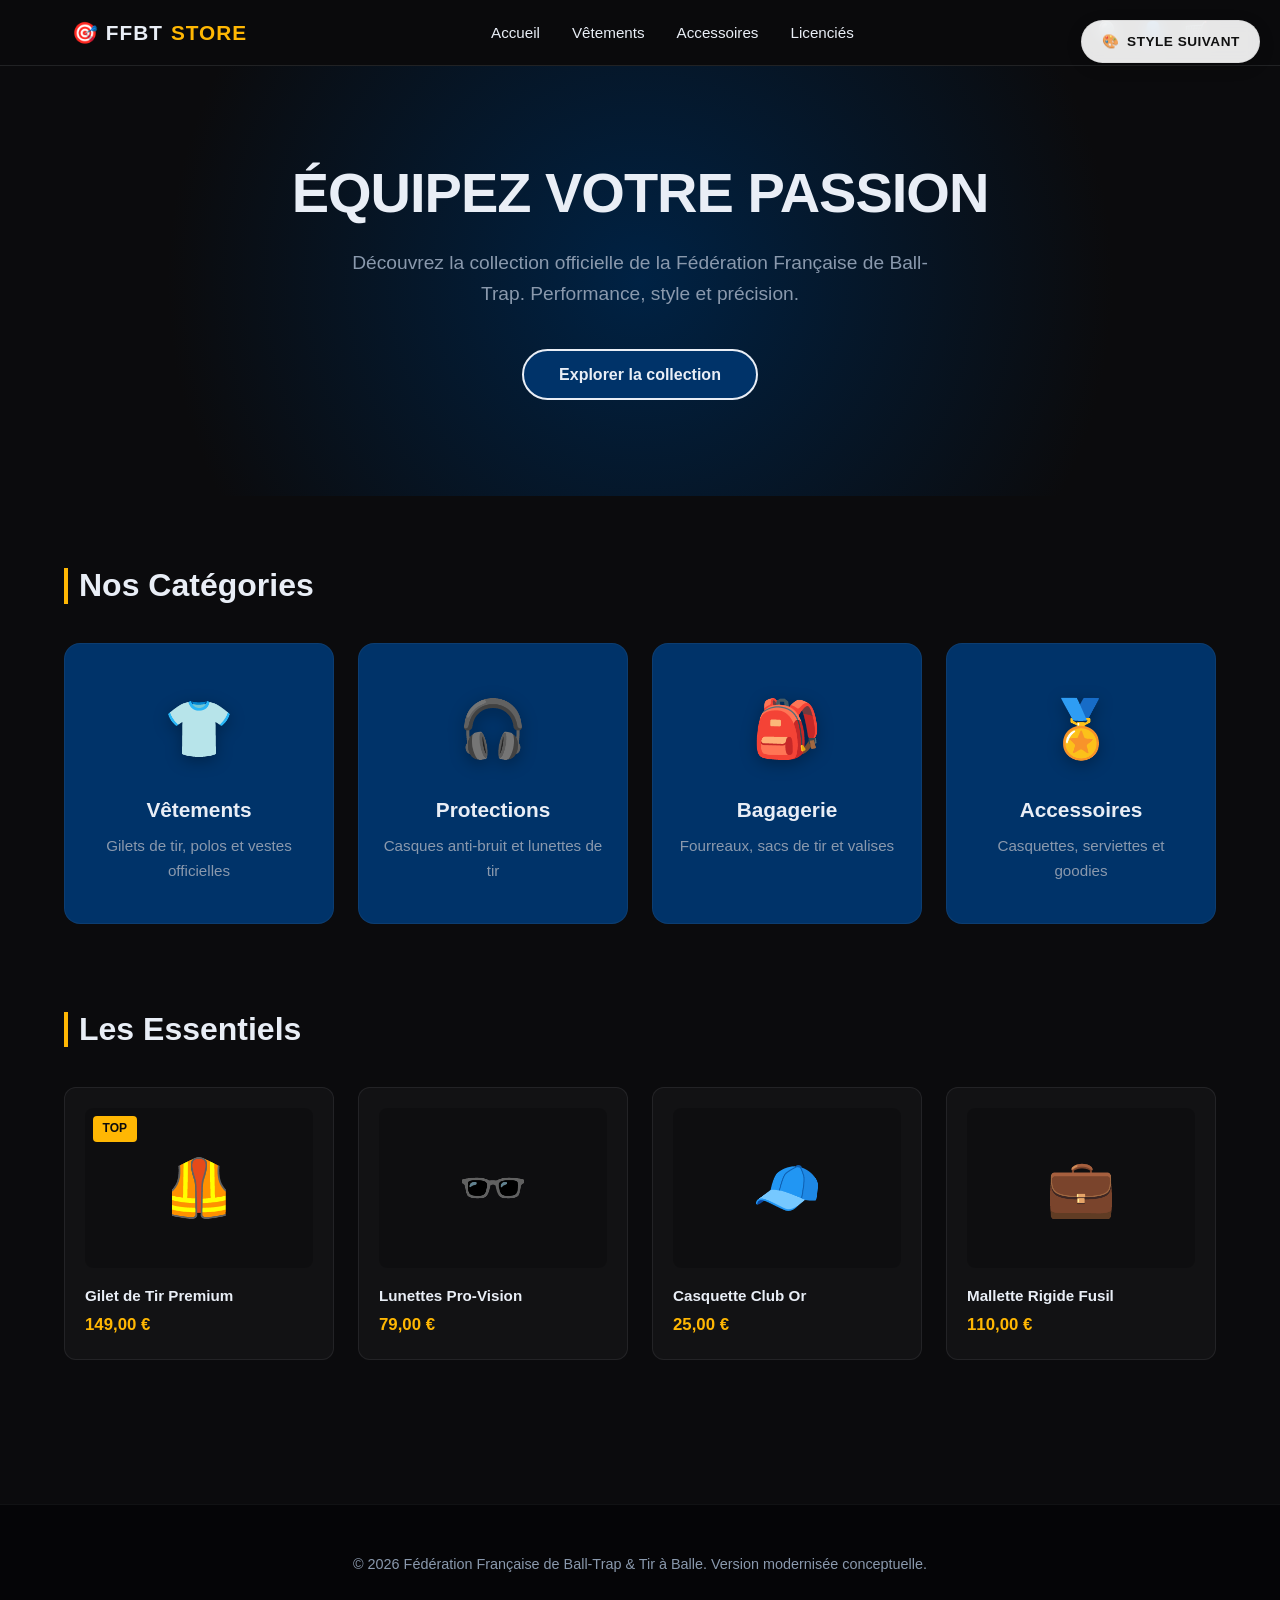
==== index.html @ 7b631ca5 "Add files via upload" ====
<!DOCTYPE html>
<html lang="fr">
<head>
    <meta charset="UTF-8">
    <meta name="viewport" content="width=device-width, initial-scale=1.0">
    <title>Boutique FFBT - Nouvelle Ère</title>
    <style>
        /* --- VARIABLES DE COULEURS --- */
        :root {
            --bg-main: #0b0b0d;        /* Anthracite très sombre */
            --bg-card: #003369;        /* Bleu marine accent */
            --bg-card-hover: #004085;  /* Bleu marine plus lumineux au survol */
            --text-light: #e9eef6;     /* Blanc cassé lumineux */
            --text-muted: #8a99ad;     /* Texte secondaire */
            --accent-gold: #ffb703;    /* Touche d'or pour le côté compétition */
        }

        /* --- RESET & BASES --- */
        * {
            margin: 0;
            padding: 0;
            box-sizing: border-box;
            font-family: 'Segoe UI', Tahoma, Geneva, Verdana, sans-serif;
        }

        body {
            background-color: var(--bg-main);
            color: var(--text-light);
            line-height: 1.6;
            -webkit-font-smoothing: antialiased;
            overflow-x: hidden; /* Sécurité anti-scroll horizontal */
        }

        a {
            color: inherit;
            text-decoration: none;
        }

        /* --- HEADER & NAV --- */
        header {
            background-color: rgba(11, 11, 13, 0.95);
            border-bottom: 1px solid rgba(233, 238, 246, 0.1);
            position: sticky;
            top: 0;
            z-index: 100;
            backdrop-filter: blur(5px);
        }

        .nav-container {
            max-width: 1200px;
            margin: 0 auto;
            display: flex;
            justify-content: space-between;
            align-items: center;
            padding: 1rem 2rem;
            gap: 1rem;
        }

        .logo {
            font-size: 1.3rem;
            font-weight: 800;
            letter-spacing: 1px;
            display: flex;
            align-items: center;
            gap: 8px;
            white-space: nowrap;
        }

        .logo span {
            color: var(--accent-gold);
        }

        .nav-menu {
            display: flex;
            gap: 2rem;
            list-style: none;
        }

        .nav-menu a {
            transition: color 0.3s;
            font-size: 0.95rem;
            font-weight: 500;
        }

        .nav-menu a:hover {
            color: var(--accent-gold);
        }

        .nav-icons {
            font-size: 1.2rem;
            display: flex;
            gap: 1.2rem;
            cursor: pointer;
        }

        /* --- HERO SECTION --- */
        .hero {
            padding: 6rem 1.5rem;
            text-align: center;
            background: radial-gradient(circle at center, #002244 0%, var(--bg-main) 70%);
        }

        .hero h1 {
            font-size: 3.5rem;
            font-weight: 900;
            margin-bottom: 1.5rem;
            text-transform: uppercase;
            letter-spacing: -1px;
            line-height: 1.1;
        }

        .hero p {
            color: var(--text-muted);
            font-size: 1.2rem;
            max-width: 600px;
            margin: 0 auto 2.5rem auto;
        }

        .btn-primary {
            background-color: var(--bg-card);
            color: var(--text-light);
            padding: 0.9rem 2.2rem;
            border-radius: 50px;
            font-weight: 600;
            border: 2px solid var(--text-light);
            transition: all 0.3s ease;
            cursor: pointer;
            font-size: 1rem;
        }

        .btn-primary:hover {
            background-color: var(--text-light);
            color: var(--bg-main);
            box-shadow: 0 0 20px rgba(233, 238, 246, 0.4);
        }

        /* --- CONTAINERS & GRIDS --- */
        .main-container {
            max-width: 1200px;
            margin: 0 auto;
            padding: 4rem 1.5rem;
        }

        .section-title {
            font-size: 2rem;
            margin-bottom: 2rem;
            position: relative;
            padding-left: 15px;
        }

        .section-title::before {
            content: '';
            position: absolute;
            left: 0;
            top: 15%;
            height: 70%;
            width: 4px;
            background-color: var(--accent-gold);
        }

        /* Grilles responsives avec auto-fill propre */
        .grid-categories {
            display: grid;
            grid-template-columns: repeat(auto-fit, minmax(250px, 1fr));
            gap: 1.5rem;
            margin-bottom: 5rem;
        }

        .category-card {
            background-color: var(--bg-card);
            border-radius: 16px;
            padding: 2.5rem 1.5rem;
            text-align: center;
            transition: transform 0.3s, background-color 0.3s;
            border: 1px solid rgba(233, 238, 246, 0.05);
        }

        .category-card:hover {
            transform: translateY(-5px);
            background-color: var(--bg-card-hover);
        }

        .category-emoji {
            font-size: 3.5rem;
            margin-bottom: 1.2rem;
            display: inline-block;
            filter: drop-shadow(0 4px 8px rgba(0,0,0,0.3));
        }

        .category-card h3 {
            font-size: 1.3rem;
            margin-bottom: 0.5rem;
        }

        .category-card p {
            color: var(--text-muted);
            font-size: 0.95rem;
        }

        .grid-products {
            display: grid;
            grid-template-columns: repeat(auto-fit, minmax(200px, 1fr));
            gap: 1.5rem;
        }

        .product-card {
            background-color: rgba(233, 238, 246, 0.03);
            border: 1px solid rgba(233, 238, 246, 0.08);
            border-radius: 12px;
            padding: 1.25rem;
            position: relative;
            transition: border-color 0.3s, transform 0.3s;
        }

        .product-card:hover {
            border-color: var(--accent-gold);
            transform: translateY(-2px);
        }

        .product-thumb {
            background-color: rgba(0, 0, 0, 0.2);
            height: 160px;
            border-radius: 8px;
            display: flex;
            align-items: center;
            justify-content: center;
            font-size: 3.5rem;
            margin-bottom: 1rem;
        }

        .product-badge {
            position: absolute;
            top: 1.75rem;
            left: 1.75rem;
            background-color: var(--accent-gold);
            color: var(--bg-main);
            font-size: 0.75rem;
            font-weight: 700;
            padding: 0.2rem 0.6rem;
            border-radius: 4px;
            text-transform: uppercase;
        }

        .product-title {
            font-weight: 600;
            margin-bottom: 0.25rem;
            font-size: 0.95rem;
        }

        .product-price {
            color: var(--accent-gold);
            font-weight: 700;
            font-size: 1.05rem;
        }

        /* --- FOOTER --- */
        footer {
            background-color: #050507;
            padding: 3rem 1.5rem;
            text-align: center;
            margin-top: 5rem;
            border-top: 1px solid rgba(233, 238, 246, 0.05);
            color: var(--text-muted);
            font-size: 0.9rem;
        }

        /* --- BOUTON DE CHANGEMENT DE STYLE --- */
        .style-switcher-container {
            position: fixed;
            top: 20px;
            right: 20px;
            z-index: 9999;
        }

        .btn-switcher {
            display: inline-flex;
            align-items: center;
            gap: 8px;
            background-color: rgba(255, 255, 255, 0.9);
            color: #111111;
            padding: 0.6rem 1.2rem;
            border-radius: 50px;
            font-size: 0.85rem;
            font-weight: 700;
            text-transform: uppercase;
            letter-spacing: 0.5px;
            box-shadow: 0 4px 15px rgba(0, 0, 0, 0.2);
            border: 1px solid rgba(0, 0, 0, 0.05);
            backdrop-filter: blur(8px);
            transition: all 0.2s ease-in-out;
        }

        .btn-switcher:hover {
            transform: translateY(-2px);
            box-shadow: 0 6px 20px rgba(0, 0, 0, 0.3);
            background-color: #ffffff;
            color: #ff5a00;
        }

        /* --- MEDIA QUERIES (RESPONSIVE) --- */
        
        /* Tablettes et écrans intermédiaires */
        @media (max-width: 900px) {
            .nav-menu {
                gap: 1.2rem;
            }
            .hero h1 {
                font-size: 2.8rem;
            }
        }

        /* Smartphones et petits écrans */
        @media (max-width: 768px) {
            .nav-container {
                padding: 1rem 1.25rem;
            }

            /* On cache la navigation classique pour mobile (ou elle passe en wrap si besoin) 
               Ici, on applique un wrap propre pour garder l'accès sans alourdir le code */
            .nav-menu {
                display: none; /* Cache le menu texte sur mobile pour garder l'interface épurée */
            }

            .logo {
                font-size: 1.15rem;
            }

            .hero {
                padding: 4rem 1.25rem;
            }

            .hero h1 {
                font-size: 2.2rem;
            }

            .hero p {
                font-size: 1rem;
                margin-bottom: 2rem;
            }

            .main-container {
                padding: 2.5rem 1.25rem;
            }

            .section-title {
                font-size: 1.6rem;
                margin-bottom: 1.5rem;
            }

            .grid-categories {
                grid-template-columns: 1fr; /* Une seule colonne pour les catégories sur petit mobile */
                gap: 1.25rem;
                margin-bottom: 3.5rem;
            }

            .grid-products {
                grid-template-columns: repeat(2, 1fr); /* Double colonne sur mobile pour les produits : plus moderne */
                gap: 1rem;
            }

            .product-thumb {
                height: 130px;
                font-size: 2.8rem;
            }

            .product-card {
                padding: 1rem;
            }

            /* Repositionnement ergonomique du bouton switcher pour le pouce */
            .style-switcher-container {
                top: auto;
                bottom: 20px;
                right: 20px;
            }
            
            .btn-switcher {
                padding: 0.5rem 1rem;
                font-size: 0.75rem;
            }
        }

        /* Très petits écrans (écrans < 400px) */
        @media (max-width: 400px) {
            .grid-products {
                grid-template-columns: 1fr; /* Une seule colonne si vraiment trop étroit */
            }
        }
    </style>
</head>
<body>

    <div class="style-switcher-container">
        <a href="foret.html" class="btn-switcher">
            <span>🎨</span> Style Suivant
        </a>
    </div>

    <header>
        <div class="nav-container">
            <div class="logo">🎯 FFBT <span>STORE</span></div>
            <nav>
                <ul class="nav-menu">
                    <li><a href="#">Accueil</a></li>
                    <li><a href="#">Vêtements</a></li>
                    <li><a href="#">Accessoires</a></li>
                    <li><a href="#">Licenciés</a></li>
                </ul>
            </nav>
            <div class="nav-icons">
                <span>🔍</span>
                <span>👤</span>
                <span>🛒</span>
            </div>
        </div>
    </header>

    <section class="hero">
        <h1>Équipez votre passion</h1>
        <p>Découvrez la collection officielle de la Fédération Française de Ball-Trap. Performance, style et précision.</p>
        <button class="btn-primary">Explorer la collection</button>
    </section>

    <main class="main-container">

        <h2 class="section-title">Nos Catégories</h2>
        <div class="grid-categories">
            <div class="category-card">
                <span class="category-emoji">👕</span>
                <h3>Vêtements</h3>
                <p>Gilets de tir, polos et vestes officielles</p>
            </div>
            <div class="category-card">
                <span class="category-emoji">🎧</span>
                <h3>Protections</h3>
                <p>Casques anti-bruit et lunettes de tir</p>
            </div>
            <div class="category-card">
                <span class="category-emoji">🎒</span>
                <h3>Bagagerie</h3>
                <p>Fourreaux, sacs de tir et valises</p>
            </div>
            <div class="category-card">
                <span class="category-emoji">🏅</span>
                <h3>Accessoires</h3>
                <p>Casquettes, serviettes et goodies</p>
            </div>
        </div>

        <h2 class="section-title">Les Essentiels</h2>
        <div class="grid-products">
            
            <div class="product-card">
                <span class="product-badge">Top</span>
                <div class="product-thumb">🦺</div>
                <div class="product-title">Gilet de Tir Premium</div>
                <div class="product-price">149,00 €</div>
            </div>

            <div class="product-card">
                <div class="product-thumb">🕶️</div>
                <div class="product-title">Lunettes Pro-Vision</div>
                <div class="product-price">79,00 €</div>
            </div>

            <div class="product-card">
                <div class="product-thumb">🧢</div>
                <div class="product-title">Casquette Club Or</div>
                <div class="product-price">25,00 €</div>
            </div>

            <div class="product-card">
                <div class="product-thumb">💼</div>
                <div class="product-title">Mallette Rigide Fusil</div>
                <div class="product-price">110,00 €</div>
            </div>

        </div>

    </main>

    <footer>
        <p>© 2026 Fédération Française de Ball-Trap & Tir à Balle. Version modernisée conceptuelle.</p>
    </footer>

</body>
</html>
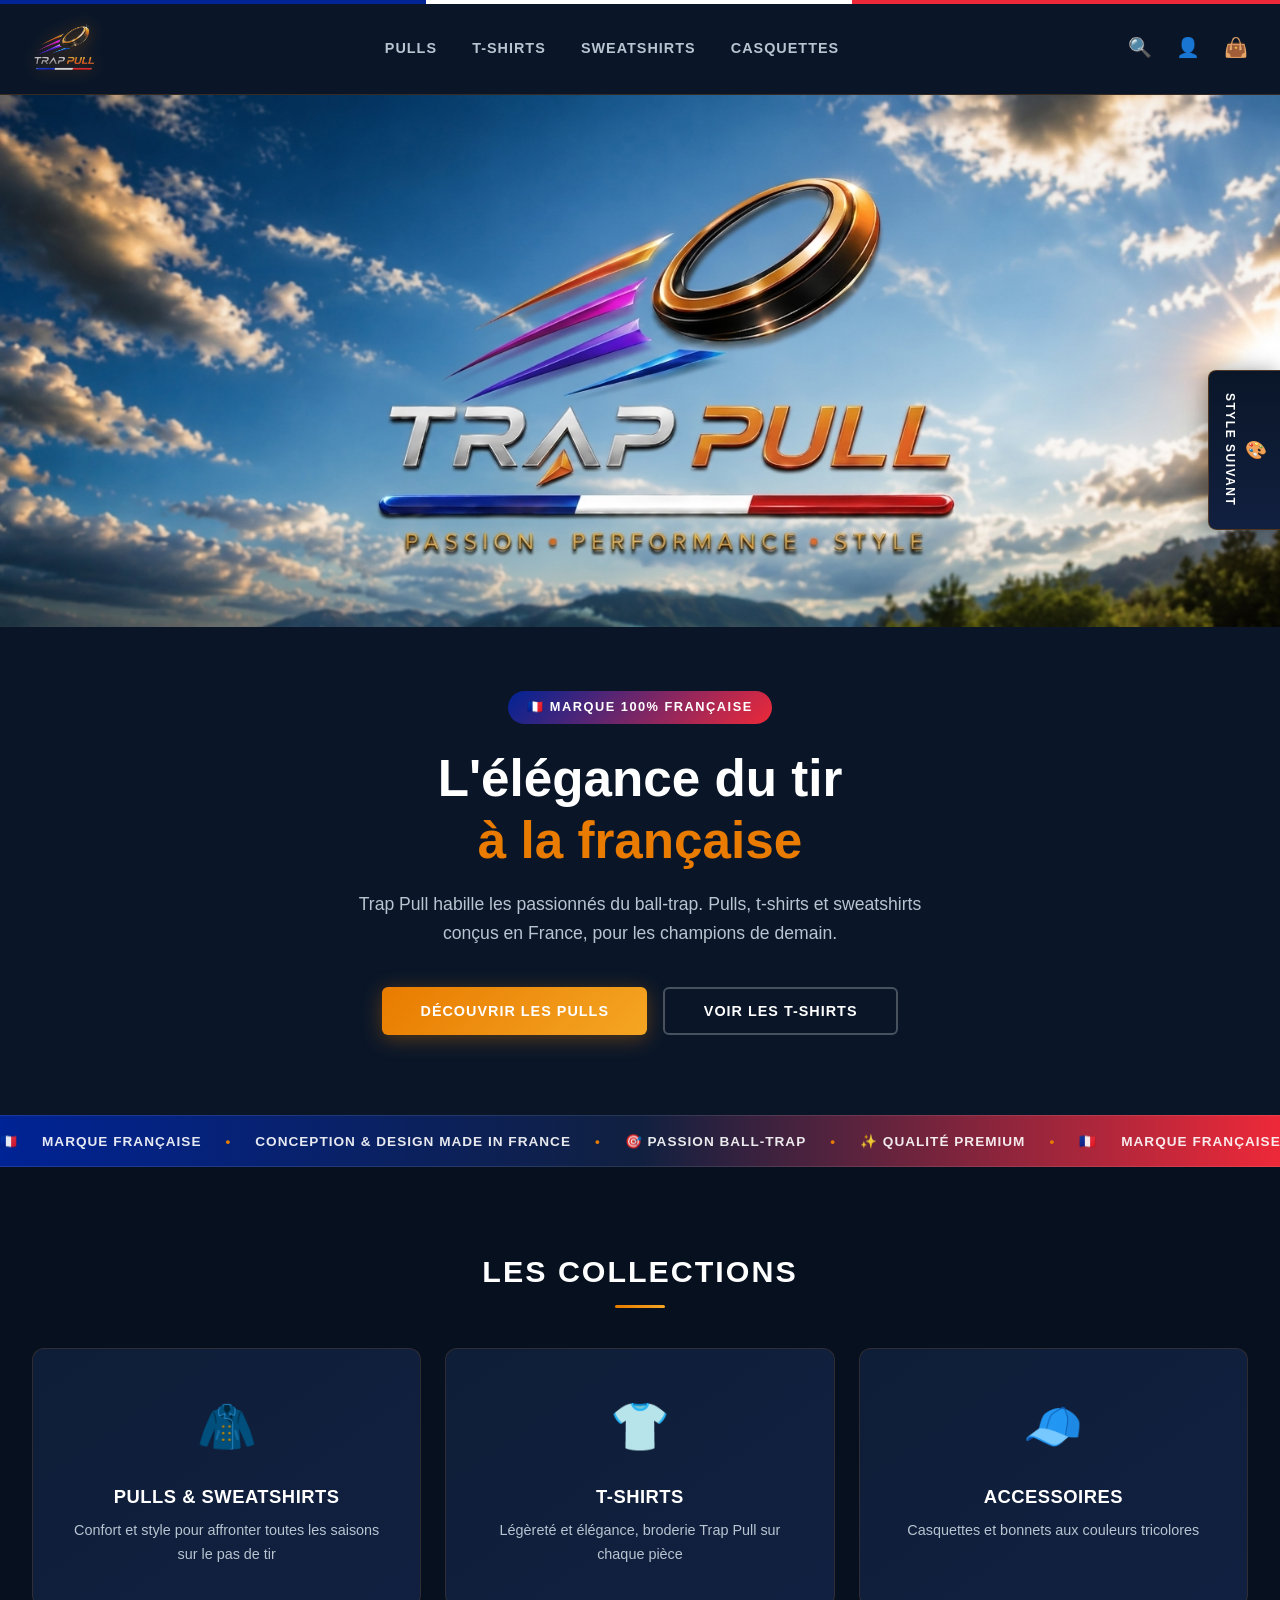
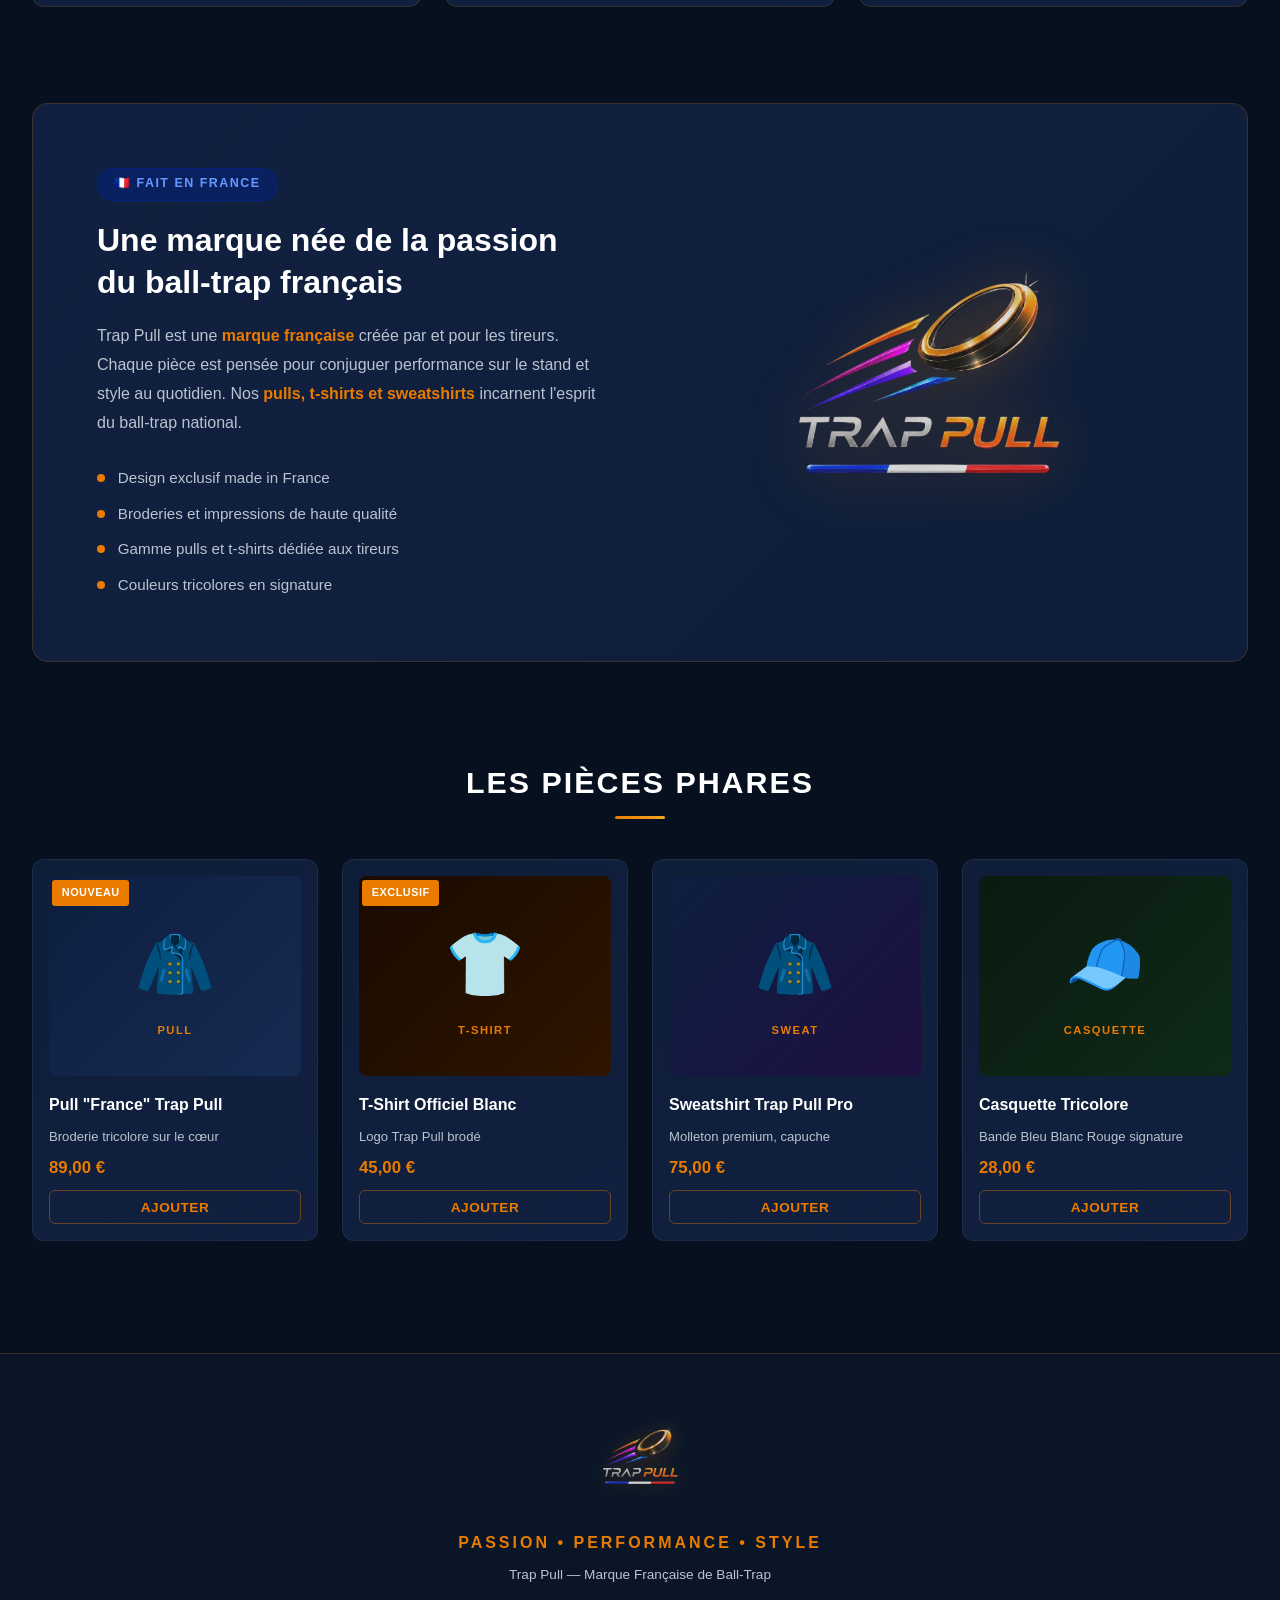
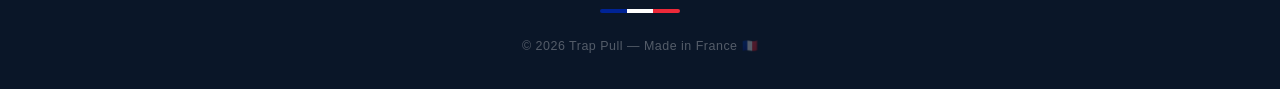
==== commit 28517cfe: "Add files via upload" ====
--- a/index.html
+++ b/index.html
@@ -3,485 +3,191 @@
 <head>
     <meta charset="UTF-8">
     <meta name="viewport" content="width=device-width, initial-scale=1.0">
-    <title>Boutique FFBT - Nouvelle Ère</title>
-    <style>
-        /* --- VARIABLES DE COULEURS --- */
-        :root {
-            --bg-main: #0b0b0d;        /* Anthracite très sombre */
-            --bg-card: #003369;        /* Bleu marine accent */
-            --bg-card-hover: #004085;  /* Bleu marine plus lumineux au survol */
-            --text-light: #e9eef6;     /* Blanc cassé lumineux */
-            --text-muted: #8a99ad;     /* Texte secondaire */
-            --accent-gold: #ffb703;    /* Touche d'or pour le côté compétition */
-        }
-
-        /* --- RESET & BASES --- */
-        * {
-            margin: 0;
-            padding: 0;
-            box-sizing: border-box;
-            font-family: 'Segoe UI', Tahoma, Geneva, Verdana, sans-serif;
-        }
-
-        body {
-            background-color: var(--bg-main);
-            color: var(--text-light);
-            line-height: 1.6;
-            -webkit-font-smoothing: antialiased;
-            overflow-x: hidden; /* Sécurité anti-scroll horizontal */
-        }
-
-        a {
-            color: inherit;
-            text-decoration: none;
-        }
-
-        /* --- HEADER & NAV --- */
-        header {
-            background-color: rgba(11, 11, 13, 0.95);
-            border-bottom: 1px solid rgba(233, 238, 246, 0.1);
-            position: sticky;
-            top: 0;
-            z-index: 100;
-            backdrop-filter: blur(5px);
-        }
-
-        .nav-container {
-            max-width: 1200px;
-            margin: 0 auto;
-            display: flex;
-            justify-content: space-between;
-            align-items: center;
-            padding: 1rem 2rem;
-            gap: 1rem;
-        }
-
-        .logo {
-            font-size: 1.3rem;
-            font-weight: 800;
-            letter-spacing: 1px;
-            display: flex;
-            align-items: center;
-            gap: 8px;
-            white-space: nowrap;
-        }
-
-        .logo span {
-            color: var(--accent-gold);
-        }
-
-        .nav-menu {
-            display: flex;
-            gap: 2rem;
-            list-style: none;
-        }
-
-        .nav-menu a {
-            transition: color 0.3s;
-            font-size: 0.95rem;
-            font-weight: 500;
-        }
-
-        .nav-menu a:hover {
-            color: var(--accent-gold);
-        }
-
-        .nav-icons {
-            font-size: 1.2rem;
-            display: flex;
-            gap: 1.2rem;
-            cursor: pointer;
-        }
-
-        /* --- HERO SECTION --- */
-        .hero {
-            padding: 6rem 1.5rem;
-            text-align: center;
-            background: radial-gradient(circle at center, #002244 0%, var(--bg-main) 70%);
-        }
-
-        .hero h1 {
-            font-size: 3.5rem;
-            font-weight: 900;
-            margin-bottom: 1.5rem;
-            text-transform: uppercase;
-            letter-spacing: -1px;
-            line-height: 1.1;
-        }
-
-        .hero p {
-            color: var(--text-muted);
-            font-size: 1.2rem;
-            max-width: 600px;
-            margin: 0 auto 2.5rem auto;
-        }
-
-        .btn-primary {
-            background-color: var(--bg-card);
-            color: var(--text-light);
-            padding: 0.9rem 2.2rem;
-            border-radius: 50px;
-            font-weight: 600;
-            border: 2px solid var(--text-light);
-            transition: all 0.3s ease;
-            cursor: pointer;
-            font-size: 1rem;
-        }
-
-        .btn-primary:hover {
-            background-color: var(--text-light);
-            color: var(--bg-main);
-            box-shadow: 0 0 20px rgba(233, 238, 246, 0.4);
-        }
-
-        /* --- CONTAINERS & GRIDS --- */
-        .main-container {
-            max-width: 1200px;
-            margin: 0 auto;
-            padding: 4rem 1.5rem;
-        }
-
-        .section-title {
-            font-size: 2rem;
-            margin-bottom: 2rem;
-            position: relative;
-            padding-left: 15px;
-        }
-
-        .section-title::before {
-            content: '';
-            position: absolute;
-            left: 0;
-            top: 15%;
-            height: 70%;
-            width: 4px;
-            background-color: var(--accent-gold);
-        }
-
-        /* Grilles responsives avec auto-fill propre */
-        .grid-categories {
-            display: grid;
-            grid-template-columns: repeat(auto-fit, minmax(250px, 1fr));
-            gap: 1.5rem;
-            margin-bottom: 5rem;
-        }
-
-        .category-card {
-            background-color: var(--bg-card);
-            border-radius: 16px;
-            padding: 2.5rem 1.5rem;
-            text-align: center;
-            transition: transform 0.3s, background-color 0.3s;
-            border: 1px solid rgba(233, 238, 246, 0.05);
-        }
-
-        .category-card:hover {
-            transform: translateY(-5px);
-            background-color: var(--bg-card-hover);
-        }
-
-        .category-emoji {
-            font-size: 3.5rem;
-            margin-bottom: 1.2rem;
-            display: inline-block;
-            filter: drop-shadow(0 4px 8px rgba(0,0,0,0.3));
-        }
-
-        .category-card h3 {
-            font-size: 1.3rem;
-            margin-bottom: 0.5rem;
-        }
-
-        .category-card p {
-            color: var(--text-muted);
-            font-size: 0.95rem;
-        }
-
-        .grid-products {
-            display: grid;
-            grid-template-columns: repeat(auto-fit, minmax(200px, 1fr));
-            gap: 1.5rem;
-        }
-
-        .product-card {
-            background-color: rgba(233, 238, 246, 0.03);
-            border: 1px solid rgba(233, 238, 246, 0.08);
-            border-radius: 12px;
-            padding: 1.25rem;
-            position: relative;
-            transition: border-color 0.3s, transform 0.3s;
-        }
-
-        .product-card:hover {
-            border-color: var(--accent-gold);
-            transform: translateY(-2px);
-        }
-
-        .product-thumb {
-            background-color: rgba(0, 0, 0, 0.2);
-            height: 160px;
-            border-radius: 8px;
-            display: flex;
-            align-items: center;
-            justify-content: center;
-            font-size: 3.5rem;
-            margin-bottom: 1rem;
-        }
-
-        .product-badge {
-            position: absolute;
-            top: 1.75rem;
-            left: 1.75rem;
-            background-color: var(--accent-gold);
-            color: var(--bg-main);
-            font-size: 0.75rem;
-            font-weight: 700;
-            padding: 0.2rem 0.6rem;
-            border-radius: 4px;
-            text-transform: uppercase;
-        }
-
-        .product-title {
-            font-weight: 600;
-            margin-bottom: 0.25rem;
-            font-size: 0.95rem;
-        }
-
-        .product-price {
-            color: var(--accent-gold);
-            font-weight: 700;
-            font-size: 1.05rem;
-        }
-
-        /* --- FOOTER --- */
-        footer {
-            background-color: #050507;
-            padding: 3rem 1.5rem;
-            text-align: center;
-            margin-top: 5rem;
-            border-top: 1px solid rgba(233, 238, 246, 0.05);
-            color: var(--text-muted);
-            font-size: 0.9rem;
-        }
-
-        /* --- BOUTON DE CHANGEMENT DE STYLE --- */
-        .style-switcher-container {
-            position: fixed;
-            top: 20px;
-            right: 20px;
-            z-index: 9999;
-        }
-
-        .btn-switcher {
-            display: inline-flex;
-            align-items: center;
-            gap: 8px;
-            background-color: rgba(255, 255, 255, 0.9);
-            color: #111111;
-            padding: 0.6rem 1.2rem;
-            border-radius: 50px;
-            font-size: 0.85rem;
-            font-weight: 700;
-            text-transform: uppercase;
-            letter-spacing: 0.5px;
-            box-shadow: 0 4px 15px rgba(0, 0, 0, 0.2);
-            border: 1px solid rgba(0, 0, 0, 0.05);
-            backdrop-filter: blur(8px);
-            transition: all 0.2s ease-in-out;
-        }
-
-        .btn-switcher:hover {
-            transform: translateY(-2px);
-            box-shadow: 0 6px 20px rgba(0, 0, 0, 0.3);
-            background-color: #ffffff;
-            color: #ff5a00;
-        }
-
-        /* --- MEDIA QUERIES (RESPONSIVE) --- */
-        
-        /* Tablettes et écrans intermédiaires */
-        @media (max-width: 900px) {
-            .nav-menu {
-                gap: 1.2rem;
-            }
-            .hero h1 {
-                font-size: 2.8rem;
-            }
-        }
-
-        /* Smartphones et petits écrans */
-        @media (max-width: 768px) {
-            .nav-container {
-                padding: 1rem 1.25rem;
-            }
-
-            /* On cache la navigation classique pour mobile (ou elle passe en wrap si besoin) 
-               Ici, on applique un wrap propre pour garder l'accès sans alourdir le code */
-            .nav-menu {
-                display: none; /* Cache le menu texte sur mobile pour garder l'interface épurée */
-            }
-
-            .logo {
-                font-size: 1.15rem;
-            }
-
-            .hero {
-                padding: 4rem 1.25rem;
-            }
-
-            .hero h1 {
-                font-size: 2.2rem;
-            }
-
-            .hero p {
-                font-size: 1rem;
-                margin-bottom: 2rem;
-            }
-
-            .main-container {
-                padding: 2.5rem 1.25rem;
-            }
-
-            .section-title {
-                font-size: 1.6rem;
-                margin-bottom: 1.5rem;
-            }
-
-            .grid-categories {
-                grid-template-columns: 1fr; /* Une seule colonne pour les catégories sur petit mobile */
-                gap: 1.25rem;
-                margin-bottom: 3.5rem;
-            }
-
-            .grid-products {
-                grid-template-columns: repeat(2, 1fr); /* Double colonne sur mobile pour les produits : plus moderne */
-                gap: 1rem;
-            }
-
-            .product-thumb {
-                height: 130px;
-                font-size: 2.8rem;
-            }
-
-            .product-card {
-                padding: 1rem;
-            }
-
-            /* Repositionnement ergonomique du bouton switcher pour le pouce */
-            .style-switcher-container {
-                top: auto;
-                bottom: 20px;
-                right: 20px;
-            }
-            
-            .btn-switcher {
-                padding: 0.5rem 1rem;
-                font-size: 0.75rem;
-            }
-        }
-
-        /* Très petits écrans (écrans < 400px) */
-        @media (max-width: 400px) {
-            .grid-products {
-                grid-template-columns: 1fr; /* Une seule colonne si vraiment trop étroit */
-            }
-        }
-    </style>
+    <title>Trap Pull — Marque Française de Ball-Trap</title>
+    <link rel="stylesheet" href="style.css">
 </head>
 <body>
 
-    <div class="style-switcher-container">
-        <a href="foret.html" class="btn-switcher">
-            <span>🎨</span> Style Suivant
-        </a>
-    </div>
+    <!-- BARRE TRICOLORE -->
+    <div class="top-bar"></div>
 
+    <!-- NAV BAR -->
     <header>
         <div class="nav-container">
-            <div class="logo">🎯 FFBT <span>STORE</span></div>
+            <a href="#" class="logo">
+                <img src="src/img/logosf.png" alt="Trap Pull Logo" class="logo-img">
+            </a>
             <nav>
                 <ul class="nav-menu">
-                    <li><a href="#">Accueil</a></li>
-                    <li><a href="#">Vêtements</a></li>
-                    <li><a href="#">Accessoires</a></li>
-                    <li><a href="#">Licenciés</a></li>
+                    <li><a href="#">Pulls</a></li>
+                    <li><a href="#">T-Shirts</a></li>
+                    <li><a href="#">Sweatshirts</a></li>
+                    <li><a href="#">Casquettes</a></li>
                 </ul>
             </nav>
             <div class="nav-icons">
                 <span>🔍</span>
                 <span>👤</span>
-                <span>🛒</span>
+                <span>👜</span>
             </div>
         </div>
     </header>
 
+    <!-- BOUTON STYLE SUIVANT — sticky centre droit -->
+    <div class="style-switcher-container">
+        <a href="fr2.html" class="btn-switcher">
+            <span>🎨</span> Style Suivant
+        </a>
+    </div>
+
+    <!-- HERO SECTION avec bannière -->
     <section class="hero">
-        <h1>Équipez votre passion</h1>
-        <p>Découvrez la collection officielle de la Fédération Française de Ball-Trap. Performance, style et précision.</p>
-        <button class="btn-primary">Explorer la collection</button>
+        <div class="hero-banner">
+            <img src="src/img/banniere.png" alt="Trap Pull — Passion Performance Style" class="banner-img">
+        </div>
+        <div class="hero-content">
+            <div class="hero-badge">🇫🇷 Marque 100% Française</div>
+            <h1>L'élégance du tir<br><span class="highlight">à la française</span></h1>
+            <p>Trap Pull habille les passionnés du ball-trap. Pulls, t-shirts et sweatshirts conçus en France, pour les champions de demain.</p>
+            <div class="hero-ctas">
+                <button class="btn-primary">Découvrir les Pulls</button>
+                <button class="btn-secondary">Voir les T-Shirts</button>
+            </div>
+        </div>
     </section>
 
+    <!-- BANDEAU MADE IN FRANCE -->
+    <div class="made-in-france-banner">
+        <div class="mif-content">
+            <span>🇫🇷</span>
+            <strong>Marque Française</strong>
+            <span class="sep">•</span>
+            <span>Conception &amp; Design Made in France</span>
+            <span class="sep">•</span>
+            <span>🎯 Passion Ball-Trap</span>
+            <span class="sep">•</span>
+            <span>✨ Qualité Premium</span>
+            <span class="sep">•</span>
+            <span>🇫🇷</span>
+            <strong>Marque Française</strong>
+            <span class="sep">•</span>
+            <span>Conception &amp; Design Made in France</span>
+            <span class="sep">•</span>
+            <span>🎯 Passion Ball-Trap</span>
+            <span class="sep">•</span>
+            <span>✨ Qualité Premium</span>
+        </div>
+    </div>
+
+    <!-- MAIN CONTENT -->
     <main class="main-container">
 
-        <h2 class="section-title">Nos Catégories</h2>
+        <!-- CATEGORIES -->
+        <h2 class="section-title">Les Collections</h2>
         <div class="grid-categories">
             <div class="category-card">
-                <span class="category-emoji">👕</span>
-                <h3>Vêtements</h3>
-                <p>Gilets de tir, polos et vestes officielles</p>
+                <span class="category-icon">🧥</span>
+                <h3>Pulls &amp; Sweatshirts</h3>
+                <p>Confort et style pour affronter toutes les saisons sur le pas de tir</p>
             </div>
             <div class="category-card">
-                <span class="category-emoji">🎧</span>
-                <h3>Protections</h3>
-                <p>Casques anti-bruit et lunettes de tir</p>
+                <span class="category-icon">👕</span>
+                <h3>T-Shirts</h3>
+                <p>Légèreté et élégance, broderie Trap Pull sur chaque pièce</p>
             </div>
             <div class="category-card">
-                <span class="category-emoji">🎒</span>
-                <h3>Bagagerie</h3>
-                <p>Fourreaux, sacs de tir et valises</p>
-            </div>
-            <div class="category-card">
-                <span class="category-emoji">🏅</span>
+                <span class="category-icon">🧢</span>
                 <h3>Accessoires</h3>
-                <p>Casquettes, serviettes et goodies</p>
+                <p>Casquettes et bonnets aux couleurs tricolores</p>
             </div>
         </div>
 
-        <h2 class="section-title">Les Essentiels</h2>
+        <!-- SECTION IDENTITE FRANÇAISE -->
+        <div class="france-identity-section">
+            <div class="fi-text">
+                <div class="fi-badge">🇫🇷 Fait en France</div>
+                <h2>Une marque née de la passion<br>du ball-trap français</h2>
+                <p>Trap Pull est une <strong>marque française</strong> créée par et pour les tireurs. Chaque pièce est pensée pour conjuguer performance sur le stand et style au quotidien. Nos <strong>pulls, t-shirts et sweatshirts</strong> incarnent l'esprit du ball-trap national.</p>
+                <ul class="fi-list">
+                    <li><span class="fi-dot"></span> Design exclusif made in France</li>
+                    <li><span class="fi-dot"></span> Broderies et impressions de haute qualité</li>
+                    <li><span class="fi-dot"></span> Gamme pulls et t-shirts dédiée aux tireurs</li>
+                    <li><span class="fi-dot"></span> Couleurs tricolores en signature</li>
+                </ul>
+            </div>
+            <div class="fi-logo">
+                <img src="src/img/logosf.png" alt="Trap Pull" class="fi-logo-img">
+            </div>
+        </div>
+
+        <!-- PRODUITS -->
+        <h2 class="section-title">Les Pièces Phares</h2>
         <div class="grid-products">
-            
+
             <div class="product-card">
-                <span class="product-badge">Top</span>
-                <div class="product-thumb">🦺</div>
-                <div class="product-title">Gilet de Tir Premium</div>
-                <div class="product-price">149,00 €</div>
+                <span class="product-badge">Nouveau</span>
+                <div class="product-thumb pull-thumb">
+                    <span>🧥</span>
+                    <div class="product-thumb-label">Pull</div>
+                </div>
+                <div class="product-title">Pull "France" Trap Pull</div>
+                <div class="product-sub">Broderie tricolore sur le cœur</div>
+                <div class="product-price">89,00 €</div>
+                <button class="btn-add">Ajouter</button>
             </div>
 
             <div class="product-card">
-                <div class="product-thumb">🕶️</div>
-                <div class="product-title">Lunettes Pro-Vision</div>
-                <div class="product-price">79,00 €</div>
+                <span class="product-badge new">Exclusif</span>
+                <div class="product-thumb tshirt-thumb">
+                    <span>👕</span>
+                    <div class="product-thumb-label">T-Shirt</div>
+                </div>
+                <div class="product-title">T-Shirt Officiel Blanc</div>
+                <div class="product-sub">Logo Trap Pull brodé</div>
+                <div class="product-price">45,00 €</div>
+                <button class="btn-add">Ajouter</button>
             </div>
 
             <div class="product-card">
-                <div class="product-thumb">🧢</div>
-                <div class="product-title">Casquette Club Or</div>
-                <div class="product-price">25,00 €</div>
+                <div class="product-thumb sweat-thumb">
+                    <span>🧥</span>
+                    <div class="product-thumb-label">Sweat</div>
+                </div>
+                <div class="product-title">Sweatshirt Trap Pull Pro</div>
+                <div class="product-sub">Molleton premium, capuche</div>
+                <div class="product-price">75,00 €</div>
+                <button class="btn-add">Ajouter</button>
             </div>
 
             <div class="product-card">
-                <div class="product-thumb">💼</div>
-                <div class="product-title">Mallette Rigide Fusil</div>
-                <div class="product-price">110,00 €</div>
+                <div class="product-thumb cap-thumb">
+                    <span>🧢</span>
+                    <div class="product-thumb-label">Casquette</div>
+                </div>
+                <div class="product-title">Casquette Tricolore</div>
+                <div class="product-sub">Bande Bleu Blanc Rouge signature</div>
+                <div class="product-price">28,00 €</div>
+                <button class="btn-add">Ajouter</button>
             </div>
 
         </div>
 
     </main>
 
+    <!-- FOOTER -->
     <footer>
-        <p>© 2026 Fédération Française de Ball-Trap & Tir à Balle. Version modernisée conceptuelle.</p>
+        <div class="footer-logo">
+            <img src="src/img/logosf.png" alt="Trap Pull" class="footer-logo-img">
+        </div>
+        <p class="footer-tagline">Passion • Performance • Style</p>
+        <p class="footer-sub">Trap Pull — Marque Française de Ball-Trap</p>
+        <div class="france-flag-footer">
+            <div class="flag-stripe" style="background:#002395;"></div>
+            <div class="flag-stripe" style="background:#FFFFFF;"></div>
+            <div class="flag-stripe" style="background:#ED2939;"></div>
+        </div>
+        <p class="footer-copy">© 2026 Trap Pull — Made in France 🇫🇷</p>
     </footer>
 
 </body>
-</html>+</html>
--- a/style.css
+++ b/style.css
@@ -0,0 +1,662 @@
+/* ============================================================
+   TRAP PULL — Marque Française de Ball-Trap
+   Palette : Bleu nuit / Orange doré / Argent / Tricolore
+   ============================================================ */
+
+:root {
+    --navy:        #0A1628;   /* Bleu nuit profond (fond principal) */
+    --navy-mid:    #112040;   /* Bleu nuit intermédiaire */
+    --navy-card:   #0E1E38;   /* Bleu pour les cartes */
+    --orange:      #E87B00;   /* Orange doré Trap Pull */
+    --orange-light:#F5A623;   /* Orange clair pour hover */
+    --silver:      #B8C4D0;   /* Argent / texte secondaire */
+    --white:       #FFFFFF;
+    --blue-fr:     #002395;   /* Bleu France tricolore */
+    --red-fr:      #ED2939;   /* Rouge France tricolore */
+    --bg-dark:     #06101E;   /* Fond très sombre */
+}
+
+/* --- RESET --- */
+*, *::before, *::after {
+    margin: 0; padding: 0;
+    box-sizing: border-box;
+}
+
+body {
+    background-color: var(--bg-dark);
+    color: var(--white);
+    font-family: -apple-system, BlinkMacSystemFont, 'Segoe UI', Roboto, Helvetica, Arial, sans-serif;
+    line-height: 1.6;
+}
+
+a { color: inherit; text-decoration: none; }
+
+/* --- BARRE TRICOLORE --- */
+.top-bar {
+    height: 4px;
+    background: linear-gradient(to right, #002395 33.3%, #FFFFFF 33.3%, #FFFFFF 66.6%, #ED2939 66.6%);
+    width: 100%;
+}
+
+/* ============================================================
+   HEADER & NAV
+   ============================================================ */
+header {
+    background-color: var(--navy);
+    border-bottom: 1px solid rgba(232, 123, 0, 0.2);
+    position: sticky;
+    top: 0;
+    z-index: 100;
+}
+
+.nav-container {
+    max-width: 1280px;
+    margin: 0 auto;
+    display: flex;
+    justify-content: space-between;
+    align-items: center;
+    padding: 0.8rem 2rem;
+    gap: 1.5rem;
+}
+
+.logo { display: flex; align-items: center; flex-shrink: 0; }
+
+.logo-img {
+    height: 64px;
+    width: auto;
+    object-fit: contain;
+    filter: drop-shadow(0 0 8px rgba(232, 123, 0, 0.4));
+    transition: filter 0.2s;
+}
+.logo-img:hover {
+    filter: drop-shadow(0 0 14px rgba(232, 123, 0, 0.7));
+}
+
+.nav-menu {
+    display: flex;
+    gap: 2.2rem;
+    list-style: none;
+    font-weight: 700;
+    font-size: 0.9rem;
+    text-transform: uppercase;
+    letter-spacing: 1px;
+    color: var(--silver);
+}
+
+.nav-menu a { transition: color 0.2s; }
+.nav-menu a:hover { color: var(--orange); }
+
+.nav-icons {
+    font-size: 1.2rem;
+    display: flex;
+    gap: 1.5rem;
+    cursor: pointer;
+    flex-shrink: 0;
+    color: var(--silver);
+}
+.nav-icons span:hover { color: var(--orange); }
+
+/* ============================================================
+   HERO — Bannière plein format
+   ============================================================ */
+.hero {
+    position: relative;
+    background-color: var(--navy);
+    overflow: hidden;
+}
+
+.hero-banner {
+    width: 100%;
+    line-height: 0;
+    background-color: var(--navy);
+}
+
+.banner-img {
+    width: 100%;
+    max-height: 640px;
+    object-fit: contain;
+    object-position: center center;
+    display: block;
+    margin: 0 auto;
+}
+
+.hero-content {
+    max-width: 1280px;
+    margin: 0 auto;
+    padding: 4rem 2rem 5rem;
+    text-align: center;
+    position: relative;
+}
+
+.hero-badge {
+    display: inline-block;
+    background: linear-gradient(135deg, var(--blue-fr), var(--red-fr));
+    color: var(--white);
+    font-size: 0.8rem;
+    font-weight: 700;
+    text-transform: uppercase;
+    letter-spacing: 1.5px;
+    padding: 0.4rem 1.2rem;
+    border-radius: 50px;
+    margin-bottom: 1.5rem;
+}
+
+.hero-content h1 {
+    font-size: 3.2rem;
+    font-weight: 800;
+    color: var(--white);
+    margin-bottom: 1.2rem;
+    line-height: 1.2;
+}
+
+.hero-content h1 .highlight {
+    color: var(--orange);
+}
+
+.hero-content p {
+    color: var(--silver);
+    font-size: 1.1rem;
+    max-width: 620px;
+    margin: 0 auto 2.5rem;
+}
+
+.hero-ctas {
+    display: flex;
+    gap: 1rem;
+    justify-content: center;
+    flex-wrap: wrap;
+}
+
+.btn-primary {
+    background: linear-gradient(135deg, var(--orange), var(--orange-light));
+    color: var(--white);
+    padding: 0.9rem 2.4rem;
+    border-radius: 6px;
+    font-weight: 700;
+    border: none;
+    text-transform: uppercase;
+    letter-spacing: 1px;
+    font-size: 0.9rem;
+    cursor: pointer;
+    transition: all 0.2s ease;
+    box-shadow: 0 4px 20px rgba(232, 123, 0, 0.35);
+}
+.btn-primary:hover {
+    transform: translateY(-2px);
+    box-shadow: 0 8px 28px rgba(232, 123, 0, 0.5);
+}
+
+.btn-secondary {
+    background: transparent;
+    color: var(--white);
+    padding: 0.9rem 2.4rem;
+    border-radius: 6px;
+    font-weight: 700;
+    border: 2px solid rgba(255,255,255,0.25);
+    text-transform: uppercase;
+    letter-spacing: 1px;
+    font-size: 0.9rem;
+    cursor: pointer;
+    transition: all 0.2s ease;
+}
+.btn-secondary:hover {
+    border-color: var(--orange);
+    color: var(--orange);
+    transform: translateY(-2px);
+}
+
+/* ============================================================
+   BANDEAU MADE IN FRANCE (défilant)
+   ============================================================ */
+.made-in-france-banner {
+    background: linear-gradient(to right, var(--blue-fr), var(--navy-mid), var(--red-fr));
+    padding: 0.75rem 0;
+    overflow: hidden;
+    white-space: nowrap;
+    border-top: 1px solid rgba(255,255,255,0.1);
+    border-bottom: 1px solid rgba(255,255,255,0.1);
+}
+
+.mif-content {
+    display: inline-flex;
+    gap: 1.5rem;
+    align-items: center;
+    font-size: 0.85rem;
+    font-weight: 600;
+    text-transform: uppercase;
+    letter-spacing: 1px;
+    color: rgba(255,255,255,0.9);
+    animation: ticker 22s linear infinite;
+}
+
+.mif-content .sep {
+    color: var(--orange);
+    font-weight: 900;
+}
+
+@keyframes ticker {
+    0%   { transform: translateX(0); }
+    100% { transform: translateX(-50%); }
+}
+
+/* ============================================================
+   MAIN CONTAINER
+   ============================================================ */
+.main-container {
+    max-width: 1280px;
+    margin: 0 auto;
+    padding: 5rem 2rem;
+}
+
+.section-title {
+    font-size: 1.9rem;
+    font-weight: 800;
+    color: var(--white);
+    margin-bottom: 2.5rem;
+    text-align: center;
+    text-transform: uppercase;
+    letter-spacing: 2px;
+}
+
+.section-title::after {
+    content: '';
+    display: block;
+    width: 50px;
+    height: 3px;
+    background: linear-gradient(to right, var(--orange), var(--orange-light));
+    margin: 0.6rem auto 0;
+    border-radius: 2px;
+}
+
+/* ============================================================
+   GRILLE CATÉGORIES
+   ============================================================ */
+.grid-categories {
+    display: grid;
+    grid-template-columns: repeat(3, 1fr);
+    gap: 1.5rem;
+    margin-bottom: 6rem;
+}
+
+.category-card {
+    background: linear-gradient(145deg, var(--navy-card), var(--navy-mid));
+    border: 1px solid rgba(232, 123, 0, 0.15);
+    border-radius: 12px;
+    padding: 2.5rem 2rem;
+    text-align: center;
+    transition: all 0.3s ease;
+    cursor: pointer;
+}
+
+.category-card:hover {
+    border-color: var(--orange);
+    transform: translateY(-4px);
+    box-shadow: 0 12px 30px rgba(232, 123, 0, 0.15);
+}
+
+.category-icon {
+    font-size: 3rem;
+    margin-bottom: 1rem;
+    display: block;
+}
+
+.category-card h3 {
+    font-size: 1.15rem;
+    font-weight: 700;
+    color: var(--white);
+    margin-bottom: 0.5rem;
+    text-transform: uppercase;
+    letter-spacing: 0.5px;
+}
+
+.category-card p {
+    color: var(--silver);
+    font-size: 0.9rem;
+}
+
+/* ============================================================
+   SECTION IDENTITÉ FRANÇAISE
+   ============================================================ */
+.france-identity-section {
+    display: grid;
+    grid-template-columns: 1fr 1fr;
+    gap: 4rem;
+    align-items: center;
+    background: linear-gradient(135deg, var(--navy-mid), var(--navy-card));
+    border: 1px solid rgba(232, 123, 0, 0.2);
+    border-radius: 16px;
+    padding: 4rem;
+    margin-bottom: 6rem;
+}
+
+.fi-badge {
+    display: inline-block;
+    background: rgba(0, 35, 149, 0.4);
+    border: 1px solid rgba(0, 35, 149, 0.6);
+    color: #6699FF;
+    font-size: 0.78rem;
+    font-weight: 700;
+    text-transform: uppercase;
+    letter-spacing: 1.5px;
+    padding: 0.35rem 1rem;
+    border-radius: 50px;
+    margin-bottom: 1.2rem;
+}
+
+.fi-text h2 {
+    font-size: 2rem;
+    font-weight: 800;
+    color: var(--white);
+    margin-bottom: 1.2rem;
+    line-height: 1.3;
+}
+
+.fi-text p {
+    color: var(--silver);
+    font-size: 1rem;
+    margin-bottom: 1.8rem;
+    line-height: 1.8;
+}
+
+.fi-text p strong {
+    color: var(--orange);
+}
+
+.fi-list {
+    list-style: none;
+    display: flex;
+    flex-direction: column;
+    gap: 0.7rem;
+}
+
+.fi-list li {
+    display: flex;
+    align-items: center;
+    gap: 0.8rem;
+    font-size: 0.95rem;
+    color: var(--silver);
+}
+
+.fi-dot {
+    width: 8px;
+    height: 8px;
+    border-radius: 50%;
+    background: var(--orange);
+    flex-shrink: 0;
+}
+
+.fi-logo {
+    display: flex;
+    justify-content: center;
+    align-items: center;
+}
+
+.fi-logo-img {
+    width: 100%;
+    max-width: 280px;
+    height: auto;
+    filter: drop-shadow(0 0 30px rgba(232, 123, 0, 0.35));
+}
+
+/* ============================================================
+   GRILLE PRODUITS
+   ============================================================ */
+.grid-products {
+    display: grid;
+    grid-template-columns: repeat(4, 1fr);
+    gap: 1.5rem;
+}
+
+.product-card {
+    background: linear-gradient(145deg, var(--navy-card), var(--navy-mid));
+    border: 1px solid rgba(255,255,255,0.06);
+    border-radius: 12px;
+    padding: 1rem;
+    position: relative;
+    transition: all 0.3s ease;
+    display: flex;
+    flex-direction: column;
+    gap: 0.5rem;
+}
+
+.product-card:hover {
+    border-color: rgba(232, 123, 0, 0.4);
+    transform: translateY(-4px);
+    box-shadow: 0 12px 30px rgba(0, 0, 0, 0.3);
+}
+
+.product-thumb {
+    border-radius: 8px;
+    height: 200px;
+    display: flex;
+    flex-direction: column;
+    align-items: center;
+    justify-content: center;
+    font-size: 4rem;
+    margin-bottom: 0.5rem;
+    position: relative;
+    overflow: hidden;
+}
+
+.pull-thumb  { background: linear-gradient(135deg, #0D1F40, #162B52); }
+.tshirt-thumb { background: linear-gradient(135deg, #1A0A00, #2E1500); }
+.sweat-thumb { background: linear-gradient(135deg, #0D1F40, #1E1040); }
+.cap-thumb   { background: linear-gradient(135deg, #0A1A10, #0E2A18); }
+
+.product-thumb-label {
+    font-size: 0.7rem;
+    font-weight: 700;
+    text-transform: uppercase;
+    letter-spacing: 1.5px;
+    color: var(--orange);
+    margin-top: 0.4rem;
+}
+
+.product-badge {
+    position: absolute;
+    top: 1.2rem;
+    left: 1.2rem;
+    background: var(--orange);
+    color: var(--white);
+    font-size: 0.68rem;
+    font-weight: 700;
+    padding: 0.28rem 0.6rem;
+    border-radius: 3px;
+    text-transform: uppercase;
+    letter-spacing: 0.5px;
+    z-index: 1;
+}
+
+.product-title {
+    font-weight: 700;
+    color: var(--white);
+    font-size: 1rem;
+}
+
+.product-sub {
+    color: var(--silver);
+    font-size: 0.82rem;
+}
+
+.product-price {
+    color: var(--orange);
+    font-weight: 800;
+    font-size: 1.05rem;
+}
+
+.btn-add {
+    margin-top: auto;
+    background: transparent;
+    border: 1px solid rgba(232, 123, 0, 0.4);
+    color: var(--orange);
+    padding: 0.55rem;
+    border-radius: 6px;
+    font-weight: 700;
+    font-size: 0.85rem;
+    cursor: pointer;
+    text-transform: uppercase;
+    letter-spacing: 0.5px;
+    transition: all 0.2s;
+    width: 100%;
+}
+
+.btn-add:hover {
+    background: var(--orange);
+    color: var(--white);
+}
+
+/* ============================================================
+   FOOTER
+   ============================================================ */
+footer {
+    background-color: var(--navy);
+    border-top: 1px solid rgba(232, 123, 0, 0.2);
+    padding: 4rem 2rem 2rem;
+    text-align: center;
+    margin-top: 2rem;
+}
+
+.footer-logo { margin-bottom: 1.5rem; }
+
+.footer-logo-img {
+    height: 80px;
+    width: auto;
+    object-fit: contain;
+    filter: drop-shadow(0 0 10px rgba(232, 123, 0, 0.3));
+}
+
+.footer-tagline {
+    font-size: 1rem;
+    font-weight: 700;
+    color: var(--orange);
+    letter-spacing: 3px;
+    text-transform: uppercase;
+    margin-bottom: 0.5rem;
+}
+
+.footer-sub {
+    font-size: 0.85rem;
+    color: var(--silver);
+    margin-bottom: 1.5rem;
+}
+
+.france-flag-footer {
+    display: flex;
+    justify-content: center;
+    width: 80px;
+    height: 4px;
+    margin: 0 auto 1.5rem;
+    border-radius: 2px;
+    overflow: hidden;
+}
+
+.flag-stripe {
+    flex: 1;
+}
+
+.footer-copy {
+    font-size: 0.78rem;
+    color: rgba(255,255,255,0.3);
+    letter-spacing: 0.5px;
+}
+
+/* ============================================================
+   BOUTON STYLE SWITCHER — sticky centre droite, vertical
+   ============================================================ */
+.style-switcher-container {
+    position: fixed;
+    top: 50%;
+    right: 0;
+    transform: translateY(-50%);
+    z-index: 9999;
+}
+
+.btn-switcher {
+    display: flex;
+    flex-direction: column;
+    align-items: center;
+    justify-content: center;
+    gap: 6px;
+    writing-mode: vertical-rl;
+    text-orientation: mixed;
+    background: linear-gradient(180deg, var(--navy), var(--navy-mid));
+    color: var(--white);
+    padding: 1.4rem 0.7rem;
+    font-size: 0.75rem;
+    font-weight: 700;
+    text-transform: uppercase;
+    letter-spacing: 1.5px;
+    text-decoration: none;
+    border-radius: 8px 0 0 8px;
+    border: 1px solid rgba(232, 123, 0, 0.3);
+    border-right: none;
+    box-shadow: -4px 0 20px rgba(0,0,0,0.35);
+    transition: all 0.25s ease;
+    white-space: nowrap;
+}
+
+.btn-switcher span {
+    writing-mode: horizontal-tb;
+    font-size: 1.1rem;
+}
+
+.btn-switcher:hover {
+    background: linear-gradient(180deg, var(--orange), var(--orange-light));
+    border-color: var(--orange);
+    color: var(--white);
+    padding-right: 1rem;
+    box-shadow: -6px 0 28px rgba(232, 123, 0, 0.4);
+}
+
+/* ============================================================
+   RESPONSIVE — TABLETTE (≤ 992px)
+   ============================================================ */
+@media (max-width: 992px) {
+    .nav-menu { gap: 1.2rem; font-size: 0.8rem; }
+    .hero-content h1 { font-size: 2.4rem; }
+    .grid-categories { grid-template-columns: repeat(2, 1fr); }
+    .grid-products   { grid-template-columns: repeat(2, 1fr); }
+    .france-identity-section {
+        grid-template-columns: 1fr;
+        padding: 2.5rem;
+        gap: 2.5rem;
+        text-align: center;
+    }
+    .fi-list li { justify-content: center; }
+    .fi-logo-img { max-width: 220px; }
+}
+
+/* ============================================================
+   RESPONSIVE — MOBILE (≤ 768px)
+   ============================================================ */
+@media (max-width: 768px) {
+    .nav-container {
+        flex-direction: column;
+        gap: 1rem;
+        padding: 1rem;
+        text-align: center;
+    }
+
+    .nav-menu {
+        flex-wrap: wrap;
+        justify-content: center;
+        gap: 0.8rem;
+    }
+
+    .hero-content h1 { font-size: 1.9rem; }
+    .hero-content p  { font-size: 0.95rem; }
+    .banner-img      { max-height: 280px; }
+
+    .grid-categories { grid-template-columns: 1fr; }
+    .grid-products   { grid-template-columns: 1fr; }
+
+    .france-identity-section {
+        padding: 2rem 1.5rem;
+        border-radius: 10px;
+    }
+    .fi-text h2 { font-size: 1.5rem; }
+
+    .main-container { padding: 3rem 1rem; }
+
+    .btn-switcher { padding: 1rem 0.6rem; font-size: 0.7rem; }
+}
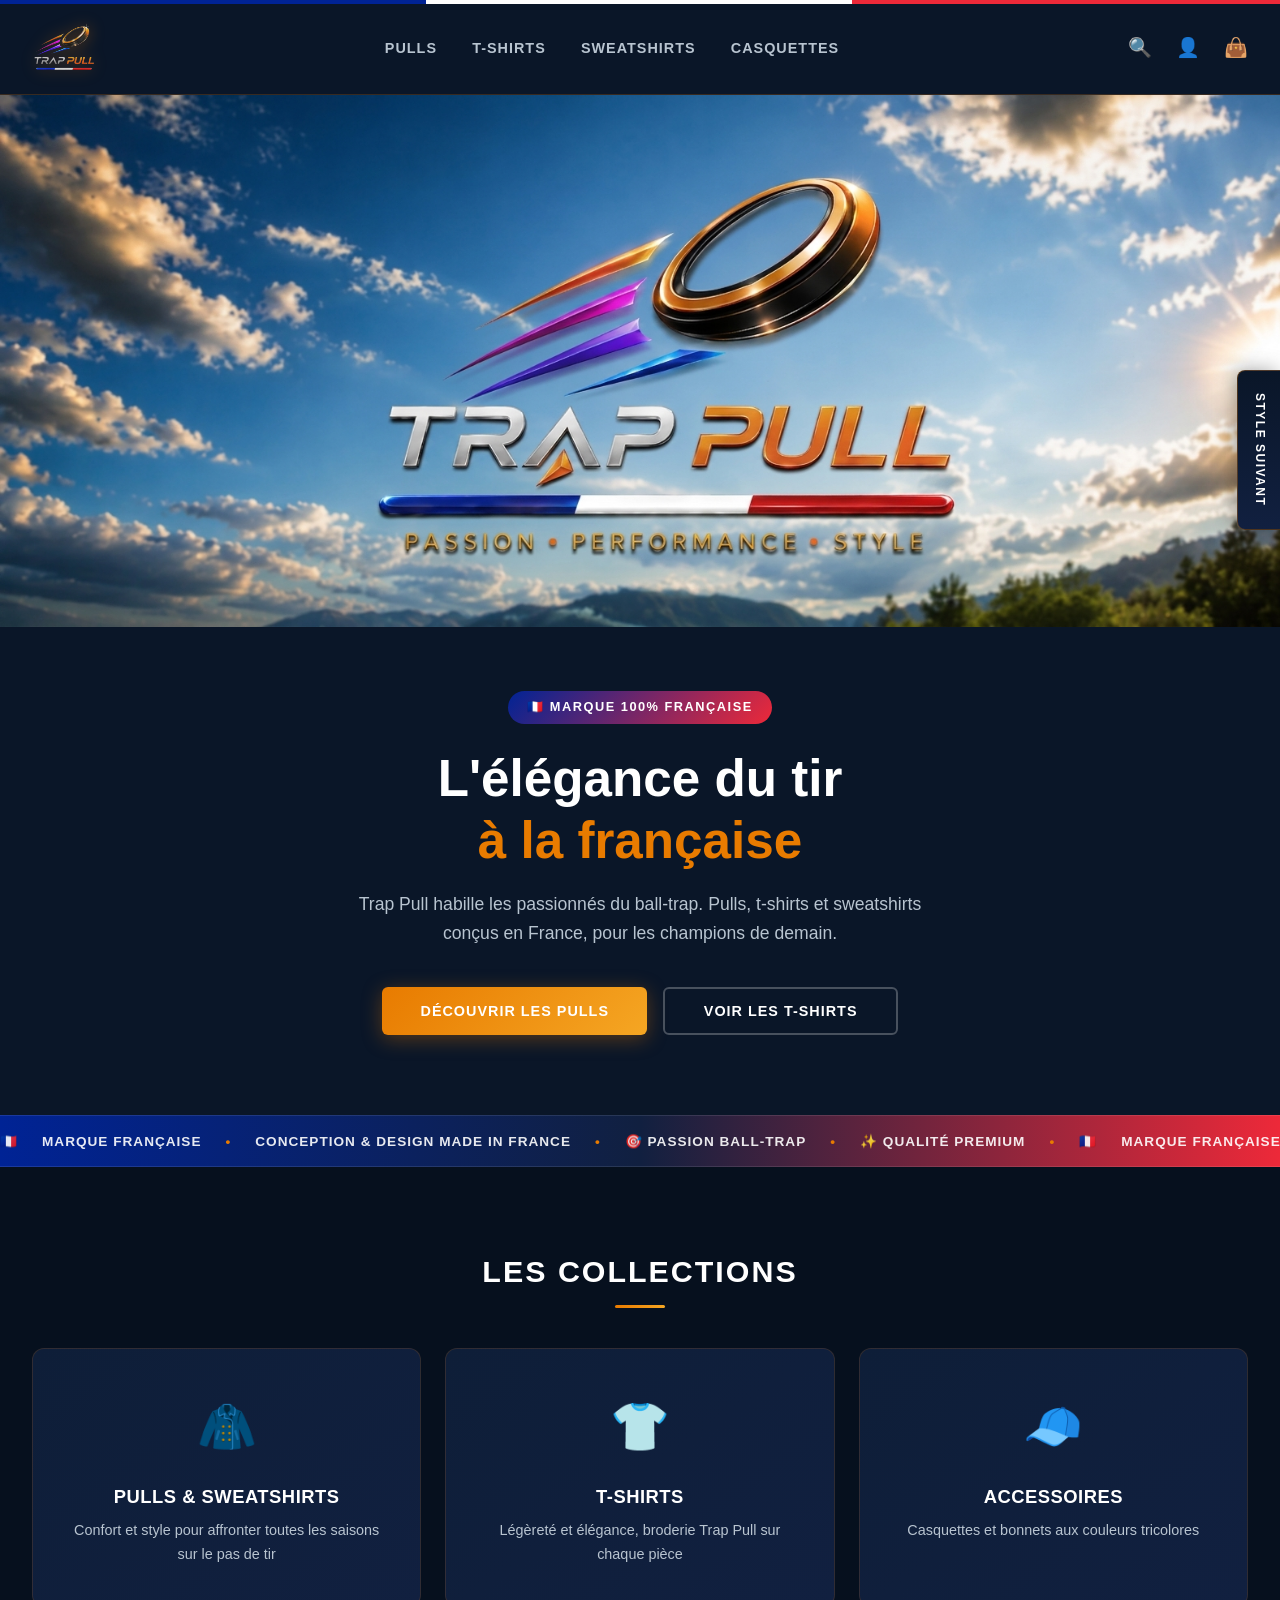
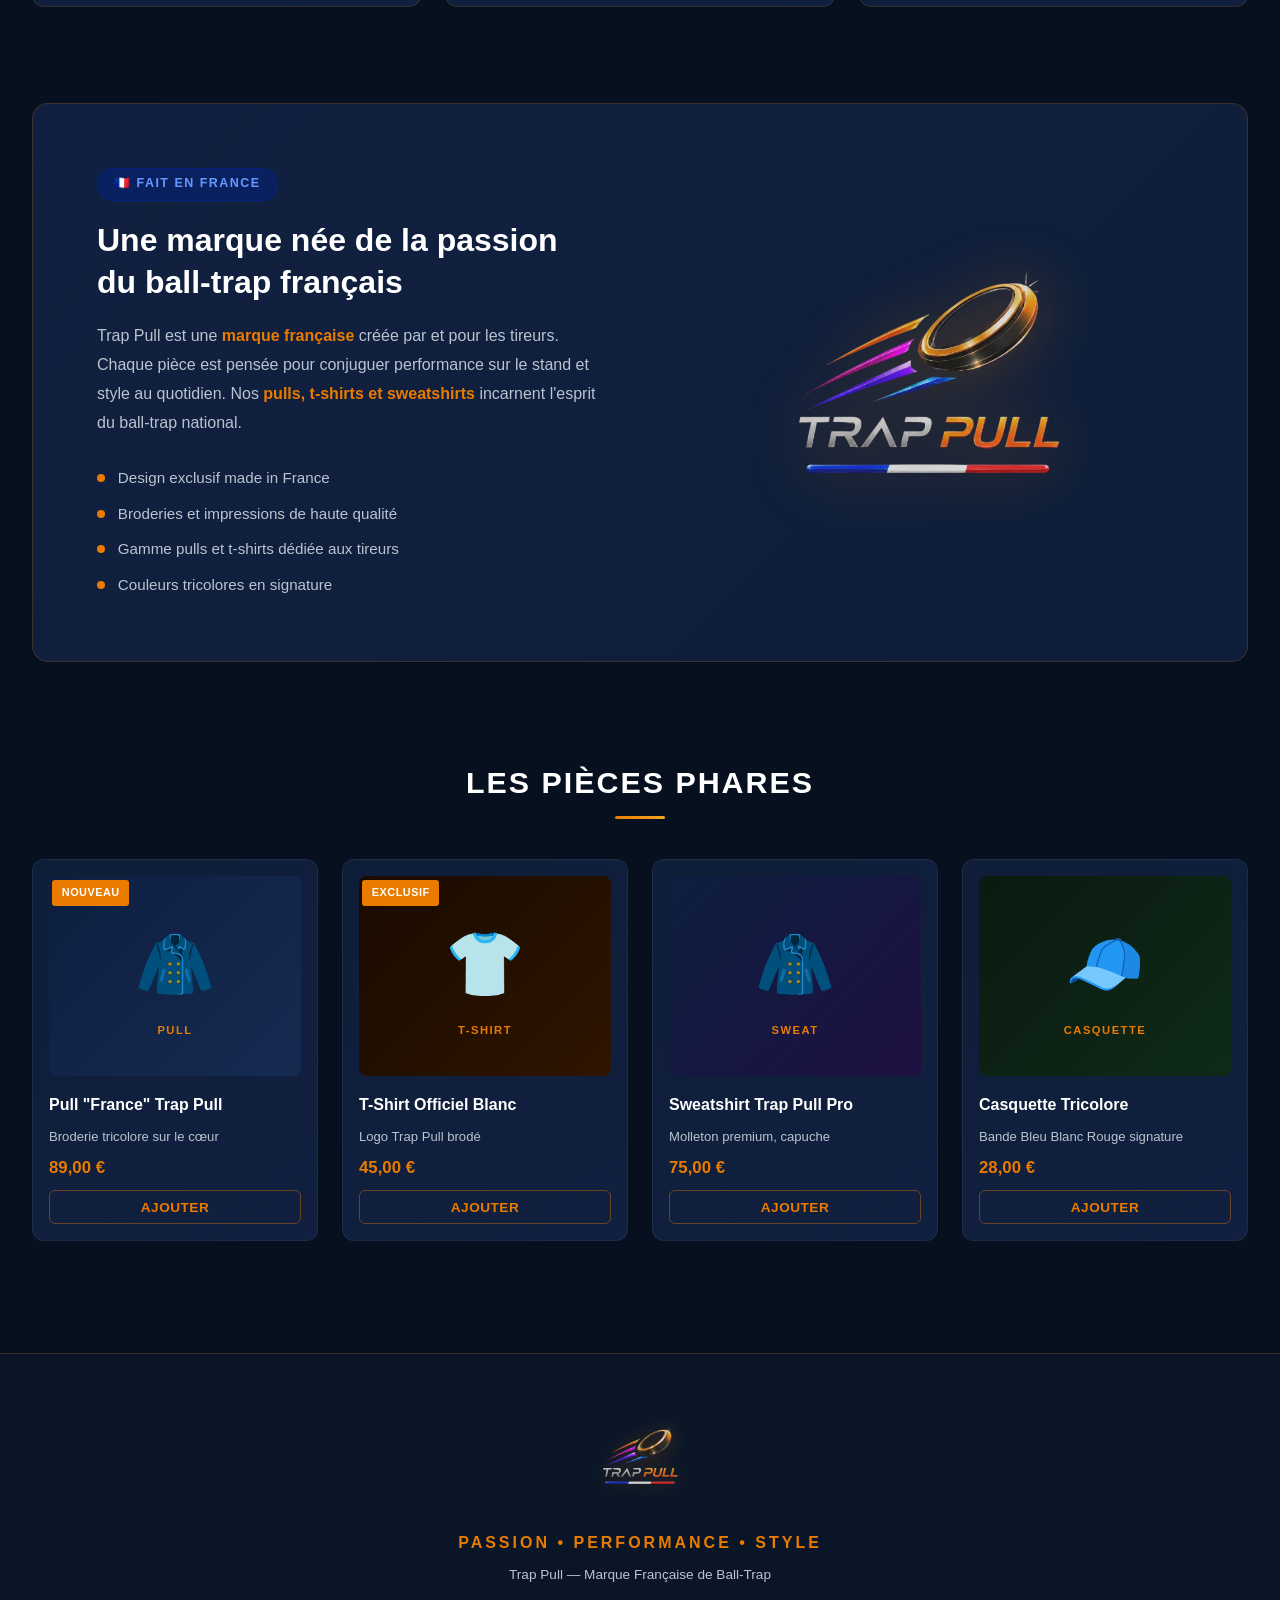
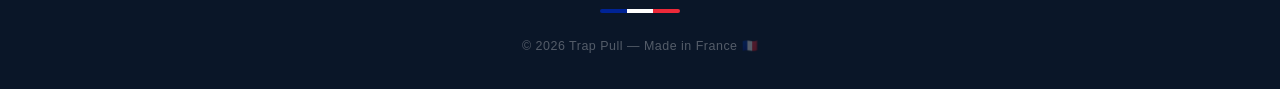
==== commit 8c717f90: "Update index.html" ====
--- a/index.html
+++ b/index.html
@@ -36,7 +36,7 @@
     <!-- BOUTON STYLE SUIVANT — sticky centre droit -->
     <div class="style-switcher-container">
         <a href="fr2.html" class="btn-switcher">
-            <span>🎨</span> Style Suivant
+             Style Suivant
         </a>
     </div>
 
